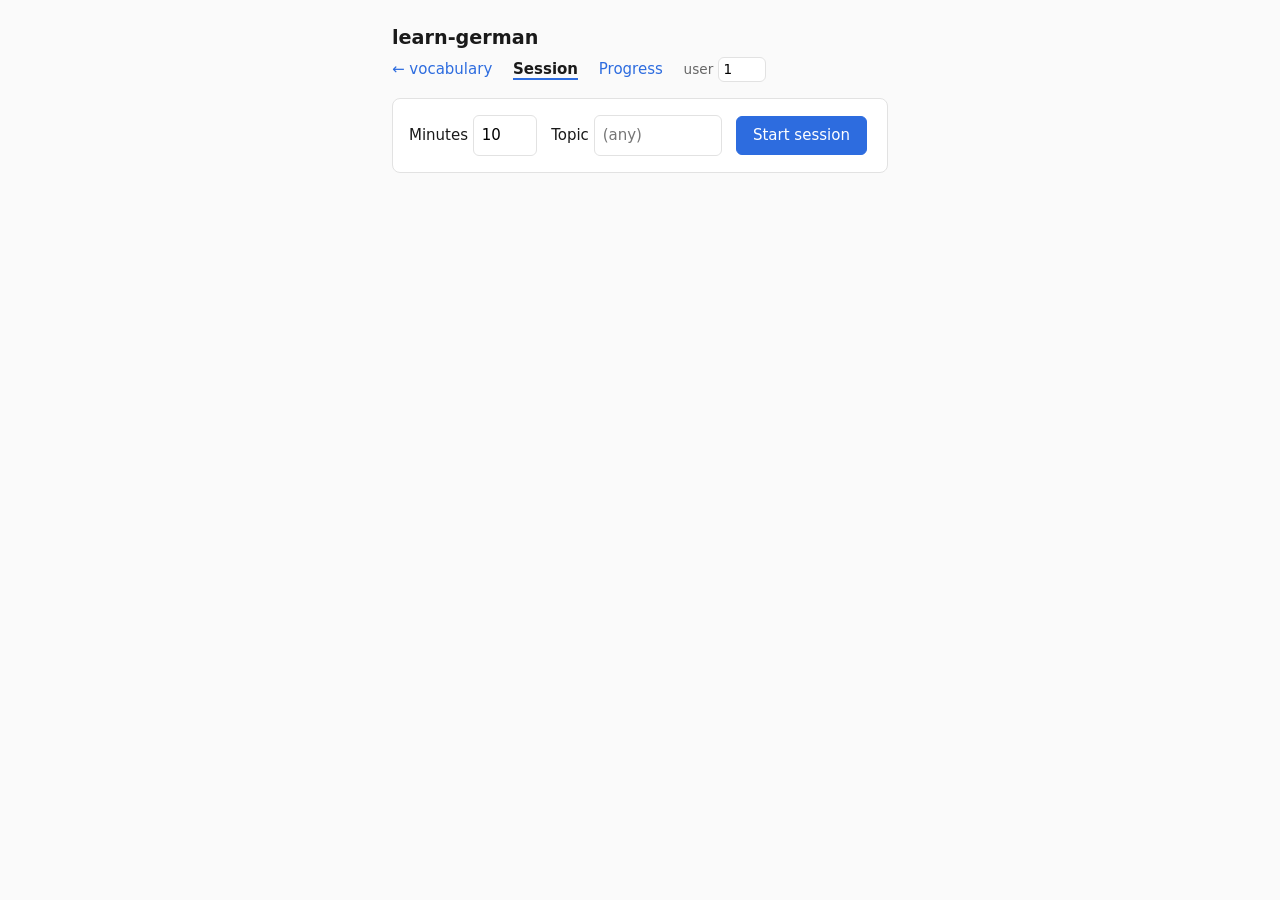
==== frontend/study.html @ 4f1abcb6 "feat(frontend): study-a-session + progress pages, study API endpoints (LG-19) Build-order step 8 (CL" ====
<!doctype html>
<html lang="en">
<head>
  <meta charset="utf-8" />
  <meta name="viewport" content="width=device-width, initial-scale=1" />
  <title>learn-german — study</title>
  <style>
    :root { --fg:#1a1a1a; --dim:#666; --line:#e2e2e2; --accent:#2d6cdf; --ok:#1a7f37; --bad:#b00; --bg:#fafafa; }
    * { box-sizing: border-box; }
    body { font: 15px/1.5 system-ui, sans-serif; color: var(--fg); background: var(--bg);
           margin: 0 auto; max-width: 34rem; padding: 1.5rem; }
    h1 { font-size: 1.2rem; margin: 0 0 .25rem; }
    nav { margin-bottom: 1rem; }
    nav a, .tab { color: var(--accent); text-decoration: none; margin-right: 1rem; cursor: pointer; }
    .tab.on { color: var(--fg); font-weight: 600; border-bottom: 2px solid var(--accent); }
    .card { background: #fff; border: 1px solid var(--line); border-radius: 8px; padding: 1rem; margin-top: 1rem; }
    .prompt { font-size: 1.05rem; margin-bottom: .5rem; }
    .hint { color: var(--dim); font-size: .85rem; }
    input[type=text] { font: inherit; width: 100%; padding: .5rem; border: 1px solid var(--line); border-radius: 6px; }
    button { font: inherit; padding: .45rem 1rem; border: 1px solid var(--accent); background: var(--accent);
             color: #fff; border-radius: 6px; cursor: pointer; }
    button.ghost { background: #fff; color: var(--accent); }
    button:disabled { opacity: .5; cursor: default; }
    .fb { margin-top: .75rem; padding: .5rem .75rem; border-radius: 6px; }
    .fb.ok { background: #e7f6ec; color: var(--ok); }
    .fb.bad { background: #fdecec; color: var(--bad); }
    .opt { display: block; width: 100%; text-align: left; background: #fff; color: var(--fg);
           border: 1px solid var(--line); margin: .25rem 0; }
    .stats { display: flex; gap: .5rem; flex-wrap: wrap; }
    .stat { background: #fff; border: 1px solid var(--line); border-radius: 6px; padding: .4rem .7rem; }
    .stat b { font-size: 1.1rem; display: block; }
    ul { padding-left: 1.1rem; } li { margin: .15rem 0; }
    .err { color: var(--bad); }
    .muted { color: var(--dim); font-size: .85rem; }
  </style>
</head>
<body>
  <h1>learn-german</h1>
  <nav>
    <a id="vocablink">← vocabulary</a>
    <span class="tab on" data-view="session">Session</span>
    <span class="tab" data-view="progress">Progress</span>
    <span class="muted">user <input id="uid" type="text" value="1" style="width:3rem;padding:.1rem .3rem" /></span>
  </nav>

  <div id="session">
    <div class="card" id="setup">
      <label>Minutes <input id="minutes" type="text" value="10" style="width:4rem" /></label>
      &nbsp; <label>Topic <input id="topic" type="text" placeholder="(any)" style="width:8rem" /></label>
      &nbsp; <button id="start">Start session</button>
      <div id="setupmsg" class="muted"></div>
    </div>
    <div class="card" id="quiz" hidden>
      <div class="muted" id="progresslabel"></div>
      <div class="prompt" id="qprompt"></div>
      <div class="hint" id="qhint"></div>
      <div id="answerarea"></div>
      <div id="feedback"></div>
      <div style="margin-top:.75rem">
        <button id="next" hidden>Next</button>
        <button id="finish" class="ghost" hidden>Finish</button>
      </div>
    </div>
    <div class="card" id="summary" hidden></div>
  </div>

  <div id="progress" hidden></div>

  <script>
    const API = new URLSearchParams(location.search).get("api") || "http://localhost:8000";
    const $ = (id) => document.getElementById(id);
    const esc = (s) => (s ?? "").replace(/[&<>]/g, (c) => ({ "&": "&amp;", "<": "&lt;", ">": "&gt;" }[c]));
    $("vocablink").href = "index.html?api=" + encodeURIComponent(API);

    async function api(path, opts) {
      const r = await fetch(API + path, { headers: { "Content-Type": "application/json" }, ...opts });
      if (!r.ok) throw new Error((await r.json().catch(() => ({}))).detail || r.status);
      return r.json();
    }
    const uid = () => parseInt($("uid").value || "1", 10);

    // --- tabs ---
    document.querySelectorAll(".tab").forEach((t) =>
      t.addEventListener("click", () => {
        document.querySelectorAll(".tab").forEach((x) => x.classList.toggle("on", x === t));
        const v = t.dataset.view;
        $("session").hidden = v !== "session";
        $("progress").hidden = v !== "progress";
        if (v === "progress") loadProgress();
      }),
    );

    // --- session ---
    let queue = [], idx = 0, sessionId = null, answered = 0, correct = 0;

    $("start").onclick = async () => {
      $("setupmsg").textContent = "composing…";
      try {
        const s = await api("/study/sessions", {
          method: "POST",
          body: JSON.stringify({
            user_id: uid(),
            minutes_available: parseInt($("minutes").value || "10", 10),
            topic: $("topic").value.trim() || null,
          }),
        });
        sessionId = s.session_id;
        const words = [...s.review_words, ...s.new_words];
        if (!words.length) { $("setupmsg").textContent = "nothing to study right now."; return; }
        const q = await api("/study/quiz", {
          method: "POST",
          body: JSON.stringify({ word_ids: words.map((w) => w.id), quiz_type: "en_to_de" }),
        });
        queue = q; idx = 0; answered = 0; correct = 0;
        $("setup").hidden = true; $("summary").hidden = true; $("quiz").hidden = false;
        showQuestion();
      } catch (e) { $("setupmsg").innerHTML = `<span class="err">${esc(e.message)}</span>`; }
    };

    function showQuestion() {
      const q = queue[idx];
      $("progresslabel").textContent = `Question ${idx + 1} of ${queue.length}`;
      $("qprompt").textContent = q.prompt;
      $("qhint").textContent = q.hint ? "hint: " + q.hint : "";
      $("feedback").innerHTML = "";
      $("next").hidden = true; $("finish").hidden = true;
      if (q.options) {
        $("answerarea").innerHTML = q.options
          .map((o) => `<button class="opt" data-opt="${esc(o)}">${esc(o)}</button>`).join("");
        $("answerarea").querySelectorAll(".opt").forEach((b) =>
          (b.onclick = () => submit(b.dataset.opt)));
      } else {
        $("answerarea").innerHTML =
          `<input type="text" id="ans" autocomplete="off" placeholder="your answer" />
           <button id="go" style="margin-top:.5rem">Check</button>`;
        $("ans").focus();
        $("ans").onkeydown = (e) => { if (e.key === "Enter") submit($("ans").value); };
        $("go").onclick = () => submit($("ans").value);
      }
    }

    async function submit(text) {
      if (!text || !text.trim()) return;
      $("answerarea").querySelectorAll("button,input").forEach((el) => (el.disabled = true));
      const fb = await api("/study/answers", {
        method: "POST",
        body: JSON.stringify({ user_id: uid(), question_id: queue[idx].question_id, user_answer: text }),
      });
      answered++; if (fb.correct) correct++;
      $("feedback").innerHTML = fb.correct
        ? `<div class="fb ok">✓ correct <span class="muted">(${fb.method})</span></div>`
        : `<div class="fb bad">✗ expected <b>${esc(fb.expected)}</b> <span class="muted">(${fb.method})</span></div>`;
      const last = idx === queue.length - 1;
      $("next").hidden = last; $("finish").hidden = !last;
    }

    $("next").onclick = () => { idx++; showQuestion(); };
    $("finish").onclick = async () => {
      $("quiz").hidden = true;
      let row = {};
      try { row = await api(`/study/sessions/${sessionId}/finish`, {
        method: "POST", body: JSON.stringify({ words_covered: answered }) }); } catch {}
      $("summary").hidden = false;
      $("summary").innerHTML =
        `<b>Session done.</b><br>${correct}/${answered} correct` +
        (answered ? ` (${Math.round((100 * correct) / answered)}%)` : "") +
        `<br><span class="muted">session #${row.session_id ?? sessionId}, ${row.words_covered ?? answered} words covered</span>` +
        `<br><br><button class="ghost" onclick="location.reload()">New session</button>`;
    };

    // --- progress ---
    async function loadProgress() {
      $("progress").innerHTML = "<div class='muted'>loading…</div>";
      let p;
      try { p = await api(`/study/users/${uid()}/progress`); }
      catch (e) { $("progress").innerHTML = `<div class="err">${esc(e.message)}</div>`; return; }
      const wl = (title, arr) =>
        `<div class="card"><b>${title}</b><ul>` +
        (arr.length ? arr.map((w) => `<li>${w.article ? w.article + " " : ""}${esc(w.lemma)} — ${esc(w.translation_en)}</li>`).join("")
                    : "<li class='muted'>none</li>") + "</ul></div>";
      $("progress").innerHTML =
        `<div class="stats">
           <div class="stat">reviews<b>${p.total_reviews}</b></div>
           <div class="stat">words seen<b>${p.words_seen}</b></div>
           <div class="stat">due now<b>${p.words_due_now}</b></div>
           <div class="stat">CEFR ceiling<b>${p.cefr_ceiling}</b></div>
           <div class="stat">accuracy<b>${p.overall_accuracy == null ? "—" : Math.round(p.overall_accuracy * 100) + "%"}</b></div>
         </div>` +
        wl("Due for review", p.due_words) +
        wl("Weakest words", p.weak_words);
    }
  </script>
</body>
</html>
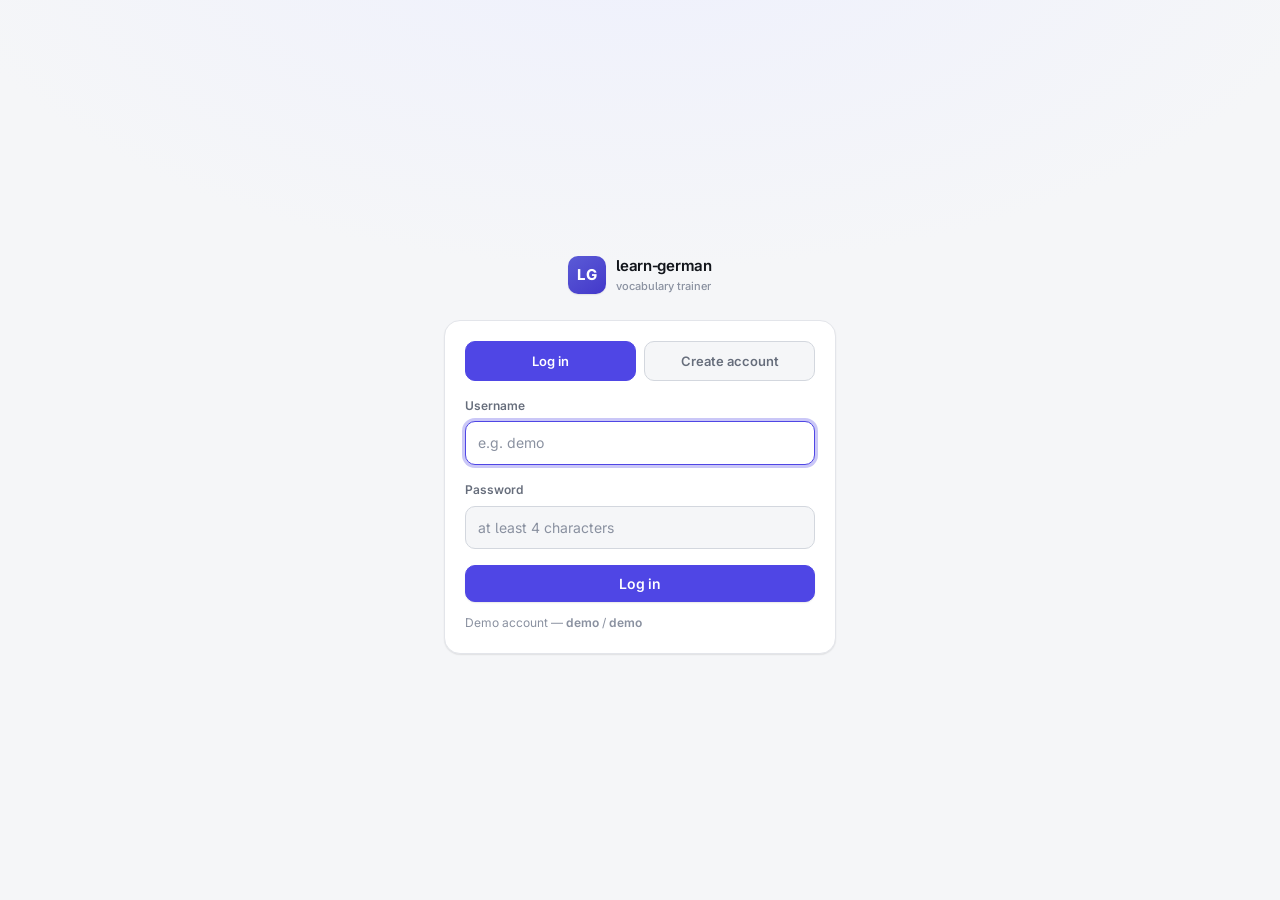
==== commit c119e67c: "feat(frontend): single-page app — shell, router, six views, design system Rebuilt frontend/ as index" ====
--- a/frontend/study.html
+++ b/frontend/study.html
@@ -2,193 +2,15 @@
 <html lang="en">
 <head>
   <meta charset="utf-8" />
-  <meta name="viewport" content="width=device-width, initial-scale=1" />
   <title>learn-german — study</title>
-  <style>
-    :root { --fg:#1a1a1a; --dim:#666; --line:#e2e2e2; --accent:#2d6cdf; --ok:#1a7f37; --bad:#b00; --bg:#fafafa; }
-    * { box-sizing: border-box; }
-    body { font: 15px/1.5 system-ui, sans-serif; color: var(--fg); background: var(--bg);
-           margin: 0 auto; max-width: 34rem; padding: 1.5rem; }
-    h1 { font-size: 1.2rem; margin: 0 0 .25rem; }
-    nav { margin-bottom: 1rem; }
-    nav a, .tab { color: var(--accent); text-decoration: none; margin-right: 1rem; cursor: pointer; }
-    .tab.on { color: var(--fg); font-weight: 600; border-bottom: 2px solid var(--accent); }
-    .card { background: #fff; border: 1px solid var(--line); border-radius: 8px; padding: 1rem; margin-top: 1rem; }
-    .prompt { font-size: 1.05rem; margin-bottom: .5rem; }
-    .hint { color: var(--dim); font-size: .85rem; }
-    input[type=text] { font: inherit; width: 100%; padding: .5rem; border: 1px solid var(--line); border-radius: 6px; }
-    button { font: inherit; padding: .45rem 1rem; border: 1px solid var(--accent); background: var(--accent);
-             color: #fff; border-radius: 6px; cursor: pointer; }
-    button.ghost { background: #fff; color: var(--accent); }
-    button:disabled { opacity: .5; cursor: default; }
-    .fb { margin-top: .75rem; padding: .5rem .75rem; border-radius: 6px; }
-    .fb.ok { background: #e7f6ec; color: var(--ok); }
-    .fb.bad { background: #fdecec; color: var(--bad); }
-    .opt { display: block; width: 100%; text-align: left; background: #fff; color: var(--fg);
-           border: 1px solid var(--line); margin: .25rem 0; }
-    .stats { display: flex; gap: .5rem; flex-wrap: wrap; }
-    .stat { background: #fff; border: 1px solid var(--line); border-radius: 6px; padding: .4rem .7rem; }
-    .stat b { font-size: 1.1rem; display: block; }
-    ul { padding-left: 1.1rem; } li { margin: .15rem 0; }
-    .err { color: var(--bad); }
-    .muted { color: var(--dim); font-size: .85rem; }
-  </style>
+  <script>
+    // The study flow now lives inside the single-page app. Preserve any ?api=
+    // override and old bookmarks by redirecting to the Study route.
+    var q = location.search || "";
+    location.replace("index.html" + q + "#/study");
+  </script>
 </head>
 <body>
-  <h1>learn-german</h1>
-  <nav>
-    <a id="vocablink">← vocabulary</a>
-    <span class="tab on" data-view="session">Session</span>
-    <span class="tab" data-view="progress">Progress</span>
-    <span class="muted">user <input id="uid" type="text" value="1" style="width:3rem;padding:.1rem .3rem" /></span>
-  </nav>
-
-  <div id="session">
-    <div class="card" id="setup">
-      <label>Minutes <input id="minutes" type="text" value="10" style="width:4rem" /></label>
-      &nbsp; <label>Topic <input id="topic" type="text" placeholder="(any)" style="width:8rem" /></label>
-      &nbsp; <button id="start">Start session</button>
-      <div id="setupmsg" class="muted"></div>
-    </div>
-    <div class="card" id="quiz" hidden>
-      <div class="muted" id="progresslabel"></div>
-      <div class="prompt" id="qprompt"></div>
-      <div class="hint" id="qhint"></div>
-      <div id="answerarea"></div>
-      <div id="feedback"></div>
-      <div style="margin-top:.75rem">
-        <button id="next" hidden>Next</button>
-        <button id="finish" class="ghost" hidden>Finish</button>
-      </div>
-    </div>
-    <div class="card" id="summary" hidden></div>
-  </div>
-
-  <div id="progress" hidden></div>
-
-  <script>
-    const API = new URLSearchParams(location.search).get("api") || "http://localhost:8000";
-    const $ = (id) => document.getElementById(id);
-    const esc = (s) => (s ?? "").replace(/[&<>]/g, (c) => ({ "&": "&amp;", "<": "&lt;", ">": "&gt;" }[c]));
-    $("vocablink").href = "index.html?api=" + encodeURIComponent(API);
-
-    async function api(path, opts) {
-      const r = await fetch(API + path, { headers: { "Content-Type": "application/json" }, ...opts });
-      if (!r.ok) throw new Error((await r.json().catch(() => ({}))).detail || r.status);
-      return r.json();
-    }
-    const uid = () => parseInt($("uid").value || "1", 10);
-
-    // --- tabs ---
-    document.querySelectorAll(".tab").forEach((t) =>
-      t.addEventListener("click", () => {
-        document.querySelectorAll(".tab").forEach((x) => x.classList.toggle("on", x === t));
-        const v = t.dataset.view;
-        $("session").hidden = v !== "session";
-        $("progress").hidden = v !== "progress";
-        if (v === "progress") loadProgress();
-      }),
-    );
-
-    // --- session ---
-    let queue = [], idx = 0, sessionId = null, answered = 0, correct = 0;
-
-    $("start").onclick = async () => {
-      $("setupmsg").textContent = "composing…";
-      try {
-        const s = await api("/study/sessions", {
-          method: "POST",
-          body: JSON.stringify({
-            user_id: uid(),
-            minutes_available: parseInt($("minutes").value || "10", 10),
-            topic: $("topic").value.trim() || null,
-          }),
-        });
-        sessionId = s.session_id;
-        const words = [...s.review_words, ...s.new_words];
-        if (!words.length) { $("setupmsg").textContent = "nothing to study right now."; return; }
-        const q = await api("/study/quiz", {
-          method: "POST",
-          body: JSON.stringify({ word_ids: words.map((w) => w.id), quiz_type: "en_to_de" }),
-        });
-        queue = q; idx = 0; answered = 0; correct = 0;
-        $("setup").hidden = true; $("summary").hidden = true; $("quiz").hidden = false;
-        showQuestion();
-      } catch (e) { $("setupmsg").innerHTML = `<span class="err">${esc(e.message)}</span>`; }
-    };
-
-    function showQuestion() {
-      const q = queue[idx];
-      $("progresslabel").textContent = `Question ${idx + 1} of ${queue.length}`;
-      $("qprompt").textContent = q.prompt;
-      $("qhint").textContent = q.hint ? "hint: " + q.hint : "";
-      $("feedback").innerHTML = "";
-      $("next").hidden = true; $("finish").hidden = true;
-      if (q.options) {
-        $("answerarea").innerHTML = q.options
-          .map((o) => `<button class="opt" data-opt="${esc(o)}">${esc(o)}</button>`).join("");
-        $("answerarea").querySelectorAll(".opt").forEach((b) =>
-          (b.onclick = () => submit(b.dataset.opt)));
-      } else {
-        $("answerarea").innerHTML =
-          `<input type="text" id="ans" autocomplete="off" placeholder="your answer" />
-           <button id="go" style="margin-top:.5rem">Check</button>`;
-        $("ans").focus();
-        $("ans").onkeydown = (e) => { if (e.key === "Enter") submit($("ans").value); };
-        $("go").onclick = () => submit($("ans").value);
-      }
-    }
-
-    async function submit(text) {
-      if (!text || !text.trim()) return;
-      $("answerarea").querySelectorAll("button,input").forEach((el) => (el.disabled = true));
-      const fb = await api("/study/answers", {
-        method: "POST",
-        body: JSON.stringify({ user_id: uid(), question_id: queue[idx].question_id, user_answer: text }),
-      });
-      answered++; if (fb.correct) correct++;
-      $("feedback").innerHTML = fb.correct
-        ? `<div class="fb ok">✓ correct <span class="muted">(${fb.method})</span></div>`
-        : `<div class="fb bad">✗ expected <b>${esc(fb.expected)}</b> <span class="muted">(${fb.method})</span></div>`;
-      const last = idx === queue.length - 1;
-      $("next").hidden = last; $("finish").hidden = !last;
-    }
-
-    $("next").onclick = () => { idx++; showQuestion(); };
-    $("finish").onclick = async () => {
-      $("quiz").hidden = true;
-      let row = {};
-      try { row = await api(`/study/sessions/${sessionId}/finish`, {
-        method: "POST", body: JSON.stringify({ words_covered: answered }) }); } catch {}
-      $("summary").hidden = false;
-      $("summary").innerHTML =
-        `<b>Session done.</b><br>${correct}/${answered} correct` +
-        (answered ? ` (${Math.round((100 * correct) / answered)}%)` : "") +
-        `<br><span class="muted">session #${row.session_id ?? sessionId}, ${row.words_covered ?? answered} words covered</span>` +
-        `<br><br><button class="ghost" onclick="location.reload()">New session</button>`;
-    };
-
-    // --- progress ---
-    async function loadProgress() {
-      $("progress").innerHTML = "<div class='muted'>loading…</div>";
-      let p;
-      try { p = await api(`/study/users/${uid()}/progress`); }
-      catch (e) { $("progress").innerHTML = `<div class="err">${esc(e.message)}</div>`; return; }
-      const wl = (title, arr) =>
-        `<div class="card"><b>${title}</b><ul>` +
-        (arr.length ? arr.map((w) => `<li>${w.article ? w.article + " " : ""}${esc(w.lemma)} — ${esc(w.translation_en)}</li>`).join("")
-                    : "<li class='muted'>none</li>") + "</ul></div>";
-      $("progress").innerHTML =
-        `<div class="stats">
-           <div class="stat">reviews<b>${p.total_reviews}</b></div>
-           <div class="stat">words seen<b>${p.words_seen}</b></div>
-           <div class="stat">due now<b>${p.words_due_now}</b></div>
-           <div class="stat">CEFR ceiling<b>${p.cefr_ceiling}</b></div>
-           <div class="stat">accuracy<b>${p.overall_accuracy == null ? "—" : Math.round(p.overall_accuracy * 100) + "%"}</b></div>
-         </div>` +
-        wl("Due for review", p.due_words) +
-        wl("Weakest words", p.weak_words);
-    }
-  </script>
+  <p style="font:15px system-ui;margin:2rem">Redirecting to <a href="index.html#/study">the study page</a>…</p>
 </body>
 </html>
